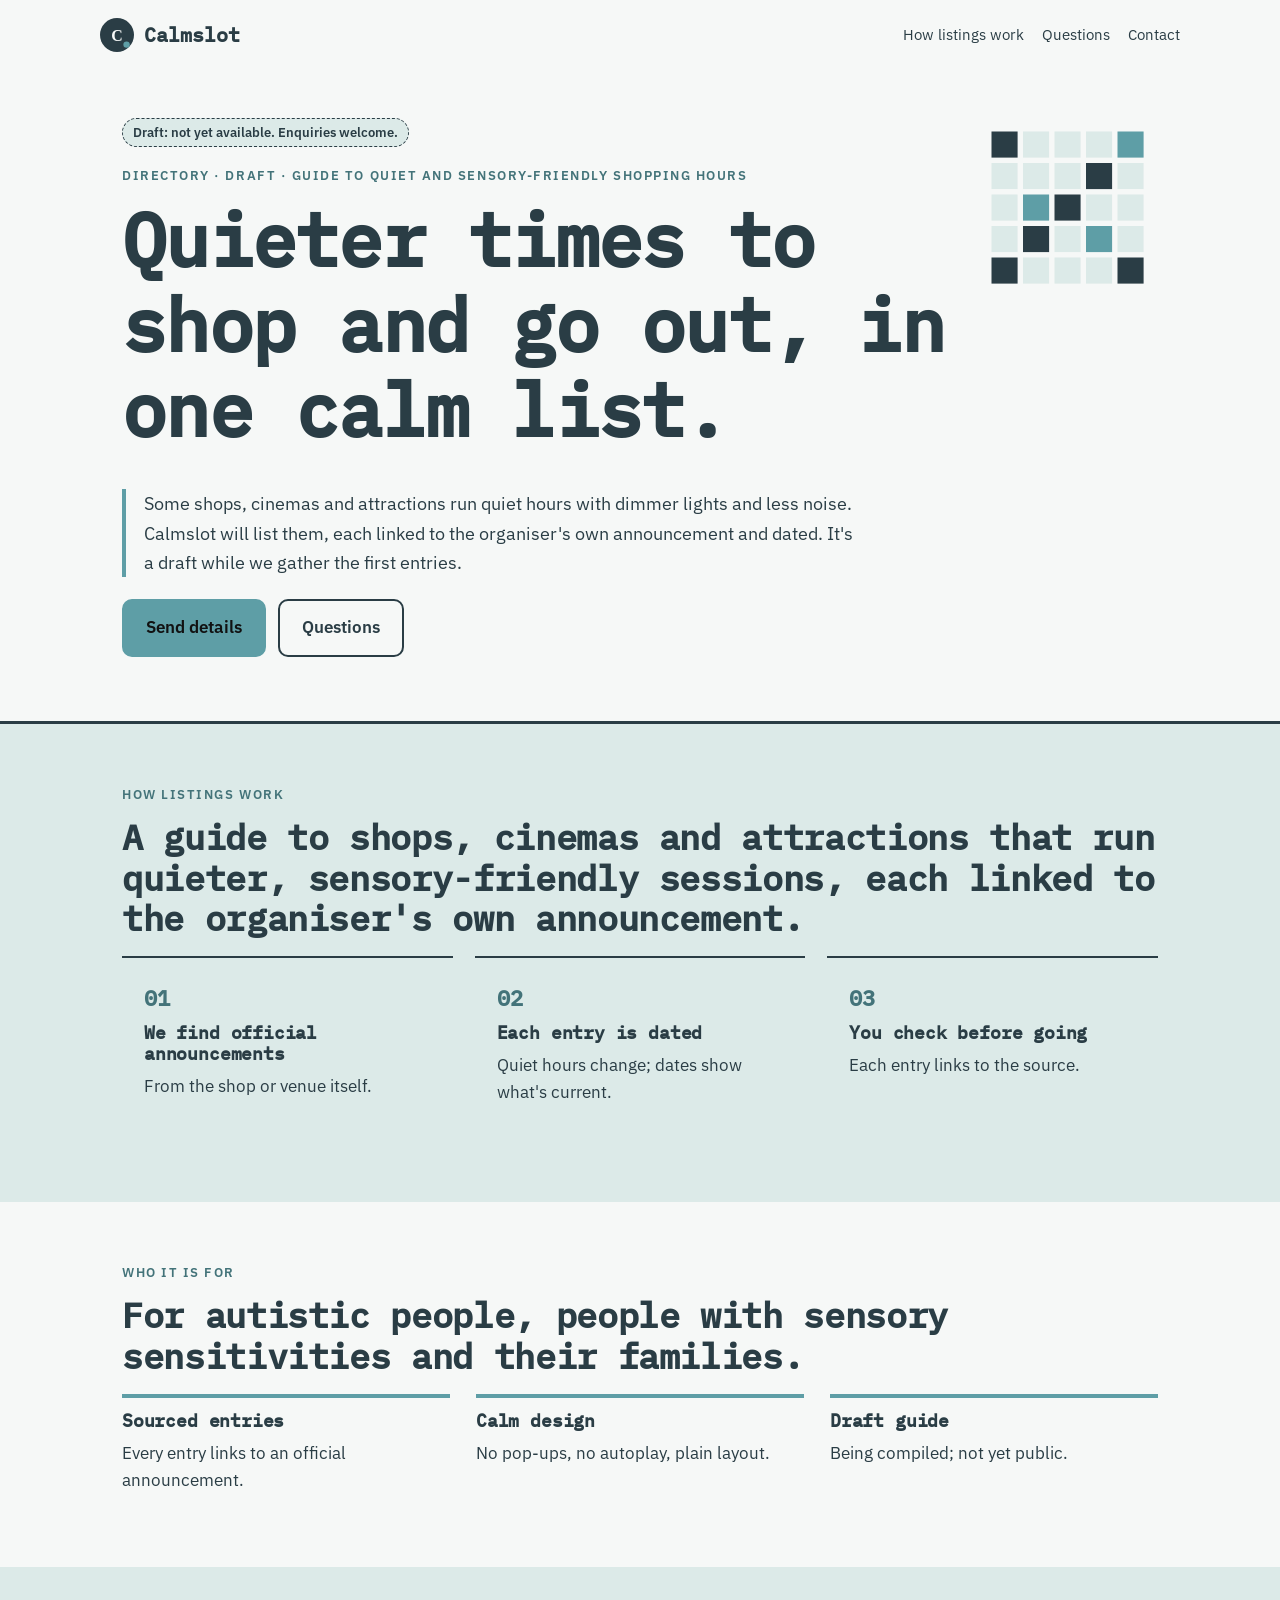
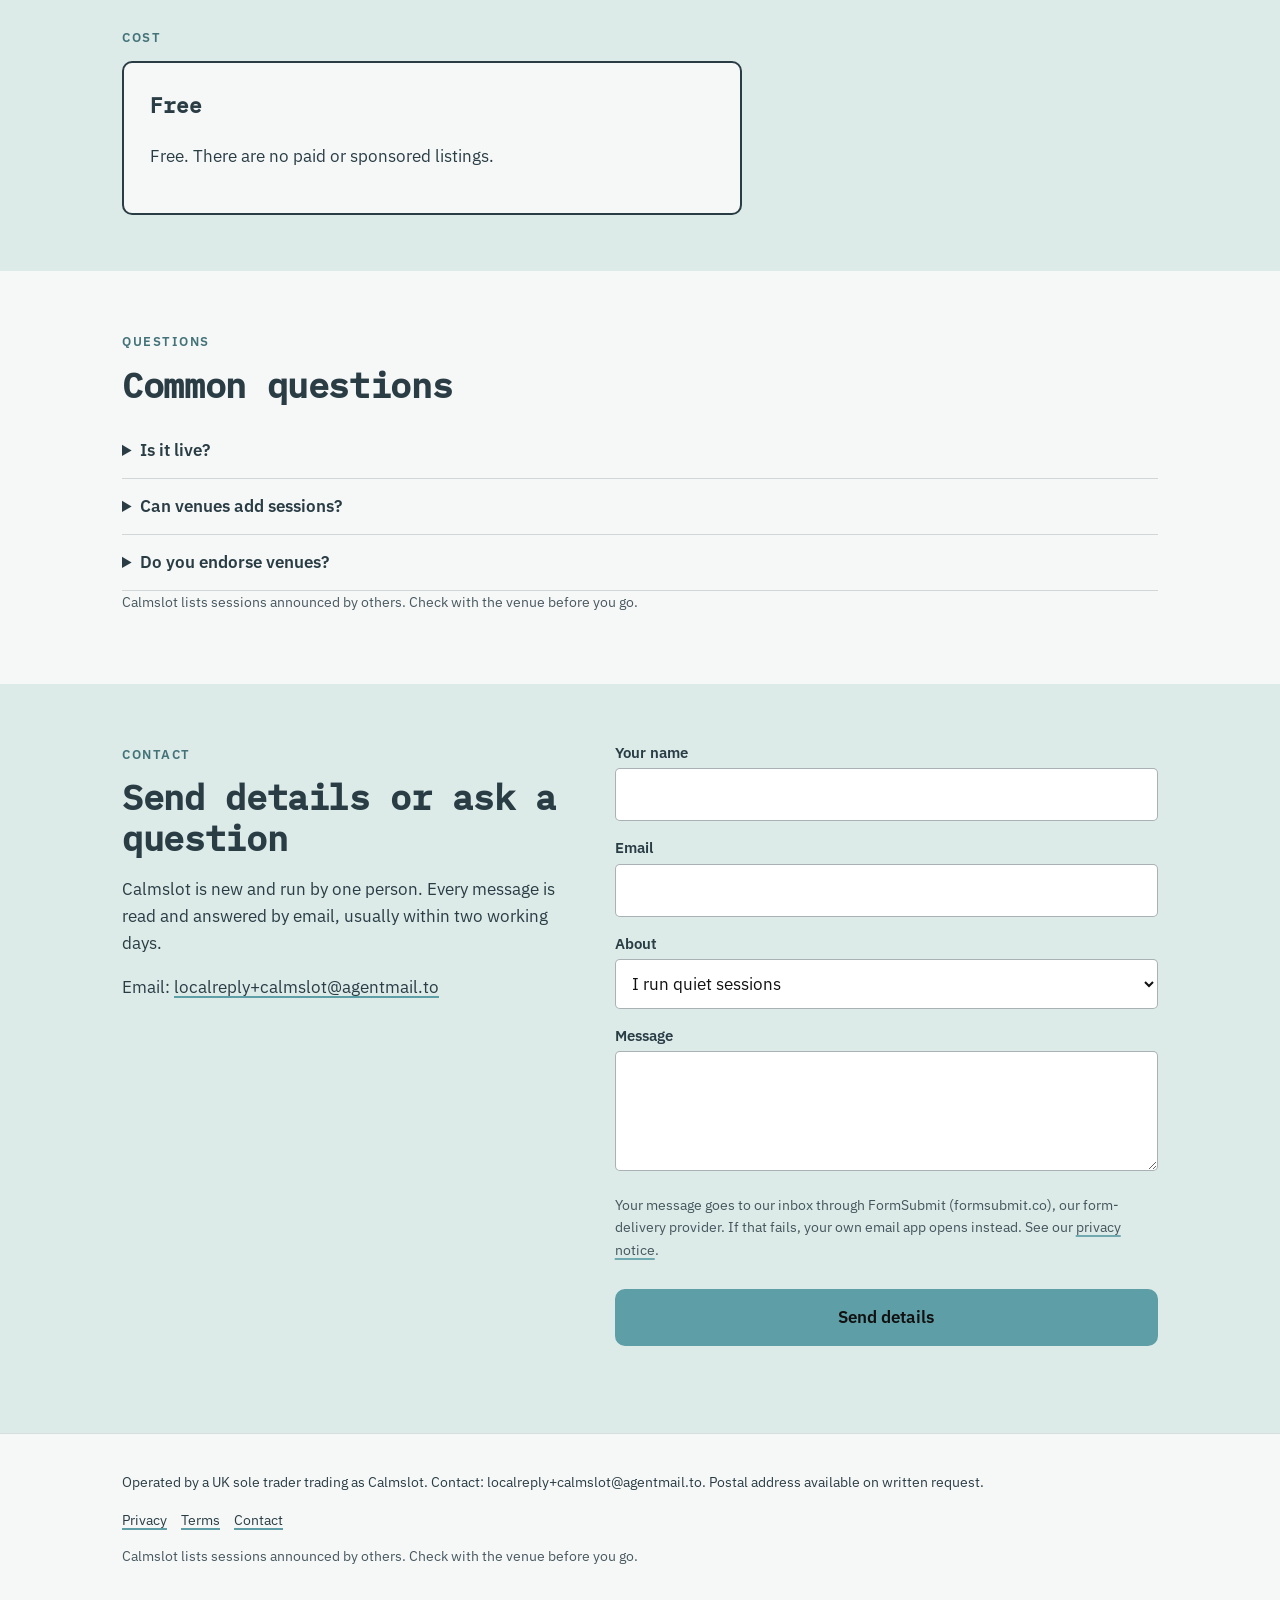
==== index.html @ 4ce6be92 "Publish site 2026-10-20 05:11 BST" ====
<!doctype html>
<html lang="en-GB">
<head>
<meta charset="utf-8">
<meta name="viewport" content="width=device-width, initial-scale=1">
<meta http-equiv="Content-Security-Policy" content="default-src 'self'; img-src 'self' data: https://localreplyloop.goatcounter.com; style-src 'self'; script-src 'self'; font-src 'self'; connect-src 'self' https://formsubmit.co; form-action 'self'; base-uri 'self'; object-src 'none'">
<meta name="referrer" content="strict-origin-when-cross-origin">
<title>Calmslot: Quieter times to shop and go out, in one calm list</title>
<meta name="description" content="A guide to shops, cinemas and attractions that run quieter, sensory-friendly sessions, each linked to the organiser&#x27;s own announcement.">
<meta name="theme-color" content="#2A3D45">
<meta property="og:type" content="website"><meta property="og:title" content="Calmslot: Quieter times to shop and go out, in one calm list"><meta property="og:description" content="A guide to shops, cinemas and attractions that run quieter, sensory-friendly sessions, each linked to the organiser&#x27;s own announcement.">
<meta property="og:image" content="https://evanturner557-del.github.io/calmslot/assets/og.png"><meta property="og:image:width" content="1200"><meta property="og:image:height" content="630">
<meta property="og:image:alt" content="Calmslot: Quieter times to shop and go out, in one calm list."><meta property="og:site_name" content="Calmslot"><meta property="og:locale" content="en_GB">
<meta property="og:url" content="https://evanturner557-del.github.io/calmslot/"><meta name="twitter:card" content="summary_large_image">
<link rel="canonical" href="https://evanturner557-del.github.io/calmslot/">
<link rel="icon" href="assets/favicon.svg" type="image/svg+xml">
<link rel="stylesheet" href="assets/site.css">
<script src="assets/config.js"></script>
<script src="assets/analytics.js" defer></script>
<script src="_shared/kit.js" defer></script>
</head>
<body>
<a class="skip" href="#main">Skip to content</a>
<header><div class="wrap top"><a class="brand" href="./"><svg viewBox="0 0 64 64" aria-hidden="true" width="34" height="34"><circle cx="32" cy="32" r="32" fill="#2A3D45"/><text x="32" y="43" text-anchor="middle" font-family="Georgia, serif" font-weight="700" font-size="30" fill="#F6F8F7">C</text><circle cx="50" cy="50" r="6" fill="#5E9EA6"/></svg>Calmslot</a><nav aria-label="Primary"><a href="#how">How listings work</a><a href="#faq">Questions</a><a href="#contact">Contact</a></nav></div></header><section class="hero"><div class="wrap"><div class="art"><svg viewBox="0 0 400 400" role="img" aria-label="Decorative pattern" class="motif" preserveAspectRatio="xMidYMid slice"><rect x="30" y="30" width="58" height="58" rx="0" fill="#2A3D45"/><rect x="30" y="100" width="58" height="58" rx="0" fill="#DCEAE8"/><rect x="30" y="170" width="58" height="58" rx="0" fill="#DCEAE8"/><rect x="30" y="240" width="58" height="58" rx="0" fill="#DCEAE8"/><rect x="30" y="310" width="58" height="58" rx="0" fill="#2A3D45"/><rect x="100" y="30" width="58" height="58" rx="0" fill="#DCEAE8"/><rect x="100" y="100" width="58" height="58" rx="0" fill="#DCEAE8"/><rect x="100" y="170" width="58" height="58" rx="0" fill="#5E9EA6"/><rect x="100" y="240" width="58" height="58" rx="0" fill="#2A3D45"/><rect x="100" y="310" width="58" height="58" rx="0" fill="#DCEAE8"/><rect x="170" y="30" width="58" height="58" rx="0" fill="#DCEAE8"/><rect x="170" y="100" width="58" height="58" rx="0" fill="#DCEAE8"/><rect x="170" y="170" width="58" height="58" rx="0" fill="#2A3D45"/><rect x="170" y="240" width="58" height="58" rx="0" fill="#DCEAE8"/><rect x="170" y="310" width="58" height="58" rx="0" fill="#DCEAE8"/><rect x="240" y="30" width="58" height="58" rx="0" fill="#DCEAE8"/><rect x="240" y="100" width="58" height="58" rx="0" fill="#2A3D45"/><rect x="240" y="170" width="58" height="58" rx="0" fill="#DCEAE8"/><rect x="240" y="240" width="58" height="58" rx="0" fill="#5E9EA6"/><rect x="240" y="310" width="58" height="58" rx="0" fill="#DCEAE8"/><rect x="310" y="30" width="58" height="58" rx="0" fill="#5E9EA6"/><rect x="310" y="100" width="58" height="58" rx="0" fill="#DCEAE8"/><rect x="310" y="170" width="58" height="58" rx="0" fill="#DCEAE8"/><rect x="310" y="240" width="58" height="58" rx="0" fill="#DCEAE8"/><rect x="310" y="310" width="58" height="58" rx="0" fill="#2A3D45"/></svg></div><span class="draft">Draft: not yet available. Enquiries welcome.</span><br><span class="eyebrow">Directory · draft · Guide to quiet and sensory-friendly shopping hours</span><h1>Quieter times to shop and go out, in one calm list.</h1><p class="lede">Some shops, cinemas and attractions run quiet hours with dimmer lights and less noise. Calmslot will list them, each linked to the organiser&#x27;s own announcement and dated. It&#x27;s a draft while we gather the first entries.</p><div class="ctas"><a class="btn" href="#contact" data-cta="hero">Send details</a><a class="btn ghost" href="#faq" data-cta="hero-secondary">Questions</a></div></div></section>
<main id="main">
<section class="tint" id="how"><div class="wrap"><span class="eyebrow">How listings work</span><h2>A guide to shops, cinemas and attractions that run quieter, sensory-friendly sessions, each linked to the organiser&#x27;s own announcement.</h2><div class="steps"><div class="step"><h3>We find official announcements</h3><p>From the shop or venue itself.</p></div><div class="step"><h3>Each entry is dated</h3><p>Quiet hours change; dates show what&#x27;s current.</p></div><div class="step"><h3>You check before going</h3><p>Each entry links to the source.</p></div></div></div></section>
<section><div class="wrap"><span class="eyebrow">Who it is for</span><h2>For autistic people, people with sensory sensitivities and their families.</h2><div class="points"><div class="point"><h3>Sourced entries</h3><p>Every entry links to an official announcement.</p></div><div class="point"><h3>Calm design</h3><p>No pop-ups, no autoplay, plain layout.</p></div><div class="point"><h3>Draft guide</h3><p>Being compiled; not yet public.</p></div></div></div></section>
<section class="tint" id="price"><div class="wrap"><span class="eyebrow">Cost</span><div class="pricebox"><p class="price">Free</p><p>Free. There are no paid or sponsored listings.</p></div></div></section>
<section id="faq"><div class="wrap"><span class="eyebrow">Questions</span><h2>Common questions</h2><details><summary>Is it live?</summary><p>Not yet. It&#x27;s a draft while we gather entries.</p></details><details><summary>Can venues add sessions?</summary><p>Yes, send details and a public link.</p></details><details><summary>Do you endorse venues?</summary><p>No. We list what venues announce.</p></details><p class="fine" style="margin-top:18px">Calmslot lists sessions announced by others. Check with the venue before you go.</p></div></section>
<section class="tint" id="contact"><div class="wrap contact-grid"><div><span class="eyebrow">Contact</span><h2>Send details or ask a question</h2><p>Calmslot is new and run by one person. Every message is read and answered by email, usually within two working days.</p><p>Email: <a href="mailto:localreply+calmslot@agentmail.to">localreply+calmslot@agentmail.to</a></p></div><form class="form" data-contact data-formsubmit="localreply+calmslot@agentmail.to" data-email="localreply+calmslot@agentmail.to" data-subject="Calmslot enquiry" novalidate>
<div><label for="f-name">Your name</label><input id="f-name" name="name" autocomplete="name" required></div>
<div><label for="f-email">Email</label><input id="f-email" name="email" type="email" autocomplete="email" required></div>
<div><label for="f-plan">About</label><select id="f-plan" name="plan"><option value="I run quiet sessions">I run quiet sessions</option><option value="I&#x27;d use this">I&#x27;d use this</option><option value="Something else">Something else</option></select></div>
<div><label for="f-message">Message</label><textarea id="f-message" name="message"></textarea></div>
<p class="hint">Your message goes to our inbox through FormSubmit (formsubmit.co), our form-delivery provider. If that fails, your own email app opens instead. See our <a href="privacy.html">privacy notice</a>.</p>
<button class="btn" type="submit">Send details</button>
<p class="form-status" role="status" aria-live="polite"></p>
</form></div></section>
</main><footer><div class="wrap"><p>Operated by a UK sole trader trading as Calmslot. Contact: localreply+calmslot@agentmail.to. Postal address available on written request.</p>
<p><a href="privacy.html">Privacy</a><a href="terms.html">Terms</a><a href="./#contact">Contact</a></p>
<p class="fine">Calmslot lists sessions announced by others. Check with the venue before you go.</p></div></footer>
</body></html>
---- assets/site.css ----
@font-face{font-family:'IBM Plex Mono';font-weight:500;font-style:normal;font-display:swap;src:url(fonts/ibm-plex-mono-latin-500-normal.woff2) format('woff2')}
@font-face{font-family:'IBM Plex Sans';font-weight:400;font-style:normal;font-display:swap;src:url(fonts/ibm-plex-sans-latin-400-normal.woff2) format('woff2')}
@font-face{font-family:'IBM Plex Sans';font-weight:600;font-style:normal;font-display:swap;src:url(fonts/ibm-plex-sans-latin-600-normal.woff2) format('woff2')}
:root{--ink:#2A3D45;--paper:#F6F8F7;--acc:#5E9EA6;--acc-text:#437379;--on-acc:#111111;--soft:#DCEAE8;--on-ink:#F6F8F7;--r:10px;--br:10px;--head:'IBM Plex Mono', ui-monospace, monospace;--body:'IBM Plex Sans', system-ui, sans-serif}
*,*::before,*::after{box-sizing:border-box}html{scroll-behavior:smooth}@media (prefers-reduced-motion:reduce){html{scroll-behavior:auto}*{transition:none!important}}
body{margin:0;font-family:var(--body);color:var(--ink);background:var(--paper);line-height:1.6;font-size:17px;-webkit-font-smoothing:antialiased}
h1,h2,h3{font-family:var(--head);line-height:1.15;margin:0 0 .5em;letter-spacing:-.01em}h1{font-size:clamp(2.1rem,5vw,3.6rem)}h2{font-size:clamp(1.5rem,3vw,2.2rem)}h3{font-size:1.15rem}
p{margin:0 0 1em}a{color:var(--ink);text-decoration-color:var(--acc);text-underline-offset:3px;text-decoration-thickness:2px}
.wrap{max-width:1080px;margin:0 auto;padding:0 22px}.skip{position:absolute;left:-999px}.skip:focus{left:12px;top:12px;background:var(--ink);color:var(--on-ink);padding:8px 12px;z-index:9}
:focus-visible{outline:3px solid var(--acc);outline-offset:2px}
.top{display:flex;align-items:center;justify-content:space-between;padding:18px 0;gap:16px}.brand{display:flex;align-items:center;gap:10px;font-family:var(--head);font-weight:700;font-size:1.25rem;text-decoration:none}
.top nav a{margin-left:18px;font-size:.95rem;text-decoration:none}.top nav a:hover{text-decoration:underline}
.btn{display:inline-block;background:var(--acc);color:var(--on-acc);padding:13px 22px;border-radius:var(--br);font-weight:600;text-decoration:none;border:2px solid var(--acc);cursor:pointer;font:inherit;font-weight:600}
.btn:hover{filter:brightness(.94)}.btn.ghost{background:transparent;color:var(--ink);border-color:var(--ink)}
.eyebrow{display:inline-block;font-size:.8rem;letter-spacing:.12em;text-transform:uppercase;font-weight:600;color:var(--acc-text);margin-bottom:12px}
.hero{padding:48px 0 64px}.hero .lede{font-size:1.15rem;max-width:40em}.ctas{display:flex;gap:12px;flex-wrap:wrap;margin-top:22px}
.motif{width:100%;height:auto;max-width:420px;display:block}
.draft{display:inline-block;background:var(--soft);border:1px dashed var(--ink);padding:3px 10px;border-radius:999px;font-size:.82rem;font-weight:600;margin-bottom:14px}
section{padding:56px 0}.tint{background:var(--soft)}
.steps{display:grid;grid-template-columns:repeat(auto-fit,minmax(220px,1fr));gap:22px;counter-reset:s}
.step{padding:22px;border-radius:var(--r);background:var(--paper);border:1px solid color-mix(in srgb,var(--ink) 14%,transparent)}
.step::before{counter-increment:s;content:"0" counter(s);font-family:var(--head);font-weight:700;color:var(--acc-text);display:block;font-size:1.4rem;margin-bottom:6px}
.points{display:grid;grid-template-columns:repeat(auto-fit,minmax(240px,1fr));gap:26px}.point h3{border-top:4px solid var(--acc);padding-top:12px}
.price{font-family:var(--head);font-size:1.3rem;font-weight:700}.pricebox{border:2px solid var(--ink);border-radius:var(--r);padding:26px;max-width:620px;background:var(--paper)}
details{border-bottom:1px solid color-mix(in srgb,var(--ink) 18%,transparent);padding:14px 0}summary{cursor:pointer;font-weight:600}details p{margin-top:10px}
.form{display:grid;gap:14px;max-width:620px}.form label{font-weight:600;font-size:.95rem;display:block;margin-bottom:4px}
.form input,.form textarea,.form select{width:100%;padding:12px;border:1.5px solid color-mix(in srgb,var(--ink) 40%,transparent);border-radius:calc(var(--r)/2);font:inherit;background:#fff;color:#111}
.form textarea{min-height:120px}.hint,.fine{font-size:.88rem;opacity:.85}.form-status{font-weight:600}
.contact-grid{display:grid;grid-template-columns:1fr 1.2fr;gap:40px}@media(max-width:800px){.contact-grid{grid-template-columns:1fr}.top nav{display:none}}
footer{padding:36px 0 48px;font-size:.9rem;border-top:1px solid color-mix(in srgb,var(--ink) 15%,transparent)}footer a{margin-right:14px}
.tool{background:var(--paper);border:2px solid var(--ink);border-radius:var(--r);padding:26px;max-width:640px}.tool .row{display:grid;grid-template-columns:1fr 140px;gap:12px;align-items:center;margin-bottom:10px}
.tool input[type=number]{padding:10px;border:1.5px solid var(--ink);border-radius:8px;font:inherit;width:100%}.result{margin-top:16px;padding:16px;background:var(--soft);border-radius:calc(var(--r)/2);min-height:3em}
.check h3{margin-top:18px}.check label{display:flex;gap:10px;align-items:flex-start;padding:6px 0}.check input{width:20px;height:20px;accent-color:var(--acc)}
.legal{max-width:760px}.legal h2{font-size:1.3rem;margin-top:1.6em}
.hero h1{font-size:clamp(2.4rem,6.5vw,4.6rem);max-width:13em}.hero{border-bottom:3px solid var(--ink)}.hero .art{float:right;width:180px;margin:0 0 20px 30px}.hero .lede{border-left:4px solid var(--acc);padding-left:18px}.step{border:none;border-top:2px solid var(--ink);border-radius:0;background:none}
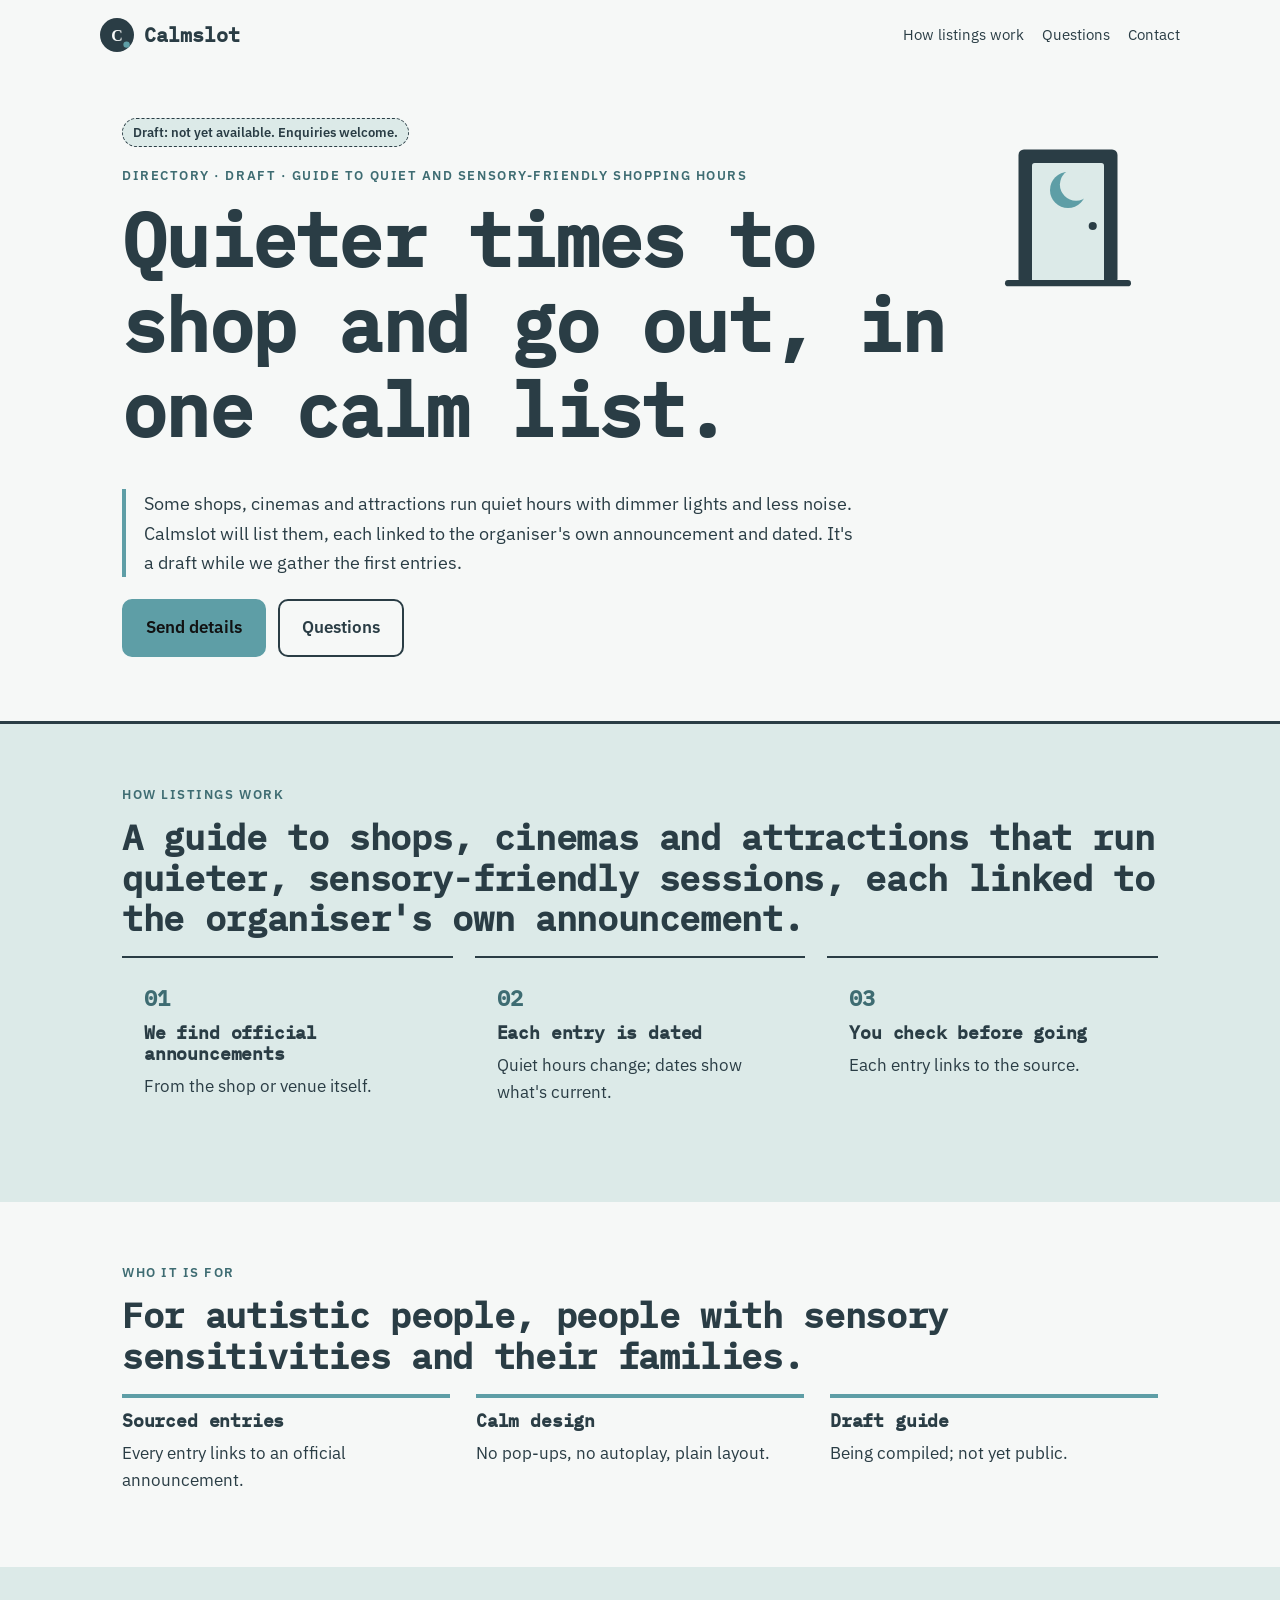
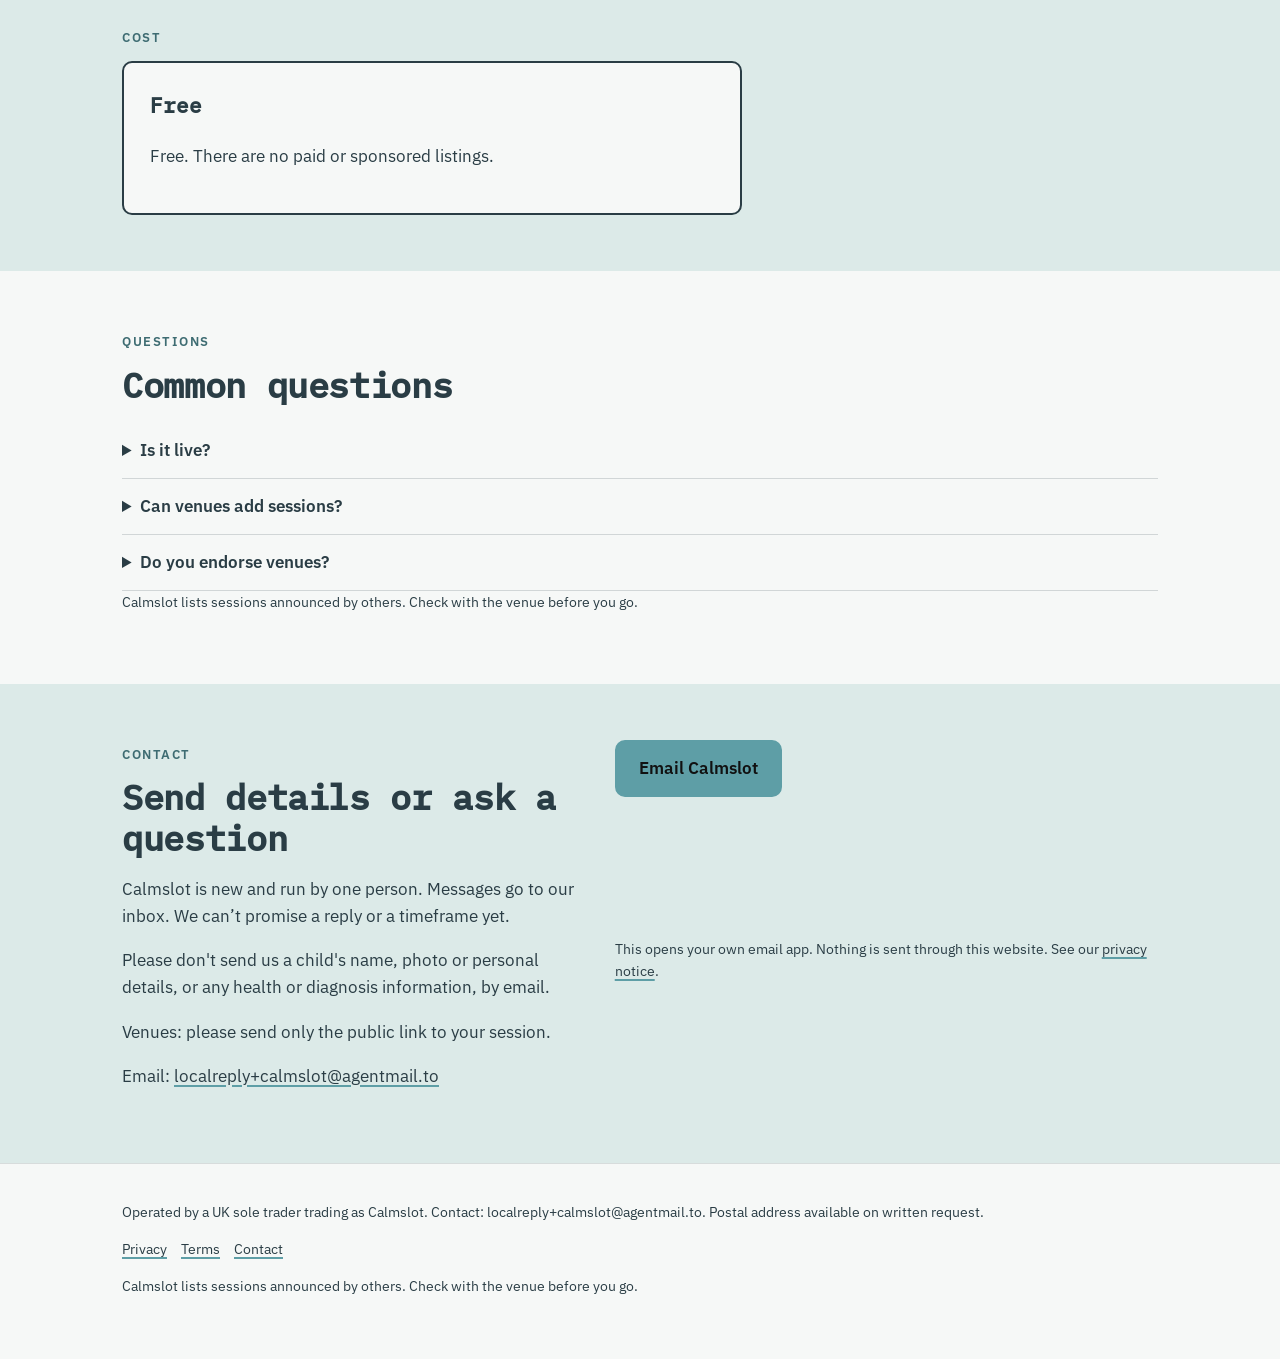
==== commit 35b23b20: "Publish site 2026-10-21 08:26 BST" ====
--- a/index.html
+++ b/index.html
@@ -3,7 +3,7 @@
 <head>
 <meta charset="utf-8">
 <meta name="viewport" content="width=device-width, initial-scale=1">
-<meta http-equiv="Content-Security-Policy" content="default-src 'self'; img-src 'self' data: https://localreplyloop.goatcounter.com; style-src 'self'; script-src 'self'; font-src 'self'; connect-src 'self' https://formsubmit.co; form-action 'self'; base-uri 'self'; object-src 'none'">
+<meta http-equiv="Content-Security-Policy" content="default-src 'self'; img-src 'self' data: https://localreplyloop.goatcounter.com; style-src 'self'; script-src 'self'; font-src 'self'; connect-src 'self'; form-action 'self'; base-uri 'self'; object-src 'none'">
 <meta name="referrer" content="strict-origin-when-cross-origin">
 <title>Calmslot: Quieter times to shop and go out, in one calm list</title>
 <meta name="description" content="A guide to shops, cinemas and attractions that run quieter, sensory-friendly sessions, each linked to the organiser&#x27;s own announcement.">
@@ -21,21 +21,14 @@
 </head>
 <body>
 <a class="skip" href="#main">Skip to content</a>
-<header><div class="wrap top"><a class="brand" href="./"><svg viewBox="0 0 64 64" aria-hidden="true" width="34" height="34"><circle cx="32" cy="32" r="32" fill="#2A3D45"/><text x="32" y="43" text-anchor="middle" font-family="Georgia, serif" font-weight="700" font-size="30" fill="#F6F8F7">C</text><circle cx="50" cy="50" r="6" fill="#5E9EA6"/></svg>Calmslot</a><nav aria-label="Primary"><a href="#how">How listings work</a><a href="#faq">Questions</a><a href="#contact">Contact</a></nav></div></header><section class="hero"><div class="wrap"><div class="art"><svg viewBox="0 0 400 400" role="img" aria-label="Decorative pattern" class="motif" preserveAspectRatio="xMidYMid slice"><rect x="30" y="30" width="58" height="58" rx="0" fill="#2A3D45"/><rect x="30" y="100" width="58" height="58" rx="0" fill="#DCEAE8"/><rect x="30" y="170" width="58" height="58" rx="0" fill="#DCEAE8"/><rect x="30" y="240" width="58" height="58" rx="0" fill="#DCEAE8"/><rect x="30" y="310" width="58" height="58" rx="0" fill="#2A3D45"/><rect x="100" y="30" width="58" height="58" rx="0" fill="#DCEAE8"/><rect x="100" y="100" width="58" height="58" rx="0" fill="#DCEAE8"/><rect x="100" y="170" width="58" height="58" rx="0" fill="#5E9EA6"/><rect x="100" y="240" width="58" height="58" rx="0" fill="#2A3D45"/><rect x="100" y="310" width="58" height="58" rx="0" fill="#DCEAE8"/><rect x="170" y="30" width="58" height="58" rx="0" fill="#DCEAE8"/><rect x="170" y="100" width="58" height="58" rx="0" fill="#DCEAE8"/><rect x="170" y="170" width="58" height="58" rx="0" fill="#2A3D45"/><rect x="170" y="240" width="58" height="58" rx="0" fill="#DCEAE8"/><rect x="170" y="310" width="58" height="58" rx="0" fill="#DCEAE8"/><rect x="240" y="30" width="58" height="58" rx="0" fill="#DCEAE8"/><rect x="240" y="100" width="58" height="58" rx="0" fill="#2A3D45"/><rect x="240" y="170" width="58" height="58" rx="0" fill="#DCEAE8"/><rect x="240" y="240" width="58" height="58" rx="0" fill="#5E9EA6"/><rect x="240" y="310" width="58" height="58" rx="0" fill="#DCEAE8"/><rect x="310" y="30" width="58" height="58" rx="0" fill="#5E9EA6"/><rect x="310" y="100" width="58" height="58" rx="0" fill="#DCEAE8"/><rect x="310" y="170" width="58" height="58" rx="0" fill="#DCEAE8"/><rect x="310" y="240" width="58" height="58" rx="0" fill="#DCEAE8"/><rect x="310" y="310" width="58" height="58" rx="0" fill="#2A3D45"/></svg></div><span class="draft">Draft: not yet available. Enquiries welcome.</span><br><span class="eyebrow">Directory · draft · Guide to quiet and sensory-friendly shopping hours</span><h1>Quieter times to shop and go out, in one calm list.</h1><p class="lede">Some shops, cinemas and attractions run quiet hours with dimmer lights and less noise. Calmslot will list them, each linked to the organiser&#x27;s own announcement and dated. It&#x27;s a draft while we gather the first entries.</p><div class="ctas"><a class="btn" href="#contact" data-cta="hero">Send details</a><a class="btn ghost" href="#faq" data-cta="hero-secondary">Questions</a></div></div></section>
+<header><div class="wrap top"><a class="brand" href="./"><svg viewBox="0 0 64 64" aria-hidden="true" width="34" height="34"><circle cx="32" cy="32" r="32" fill="#2A3D45"/><text x="32" y="43" text-anchor="middle" font-family="Georgia, serif" font-weight="700" font-size="30" fill="#F6F8F7">C</text><circle cx="50" cy="50" r="6" fill="#5E9EA6"/></svg>Calmslot</a><nav aria-label="Primary"><a href="#how">How listings work</a><a href="#faq">Questions</a><a href="#contact">Contact</a></nav></div></header>
 <main id="main">
+<section class="hero"><div class="wrap"><div class="art"><svg viewBox="0 0 400 400" aria-hidden="true" focusable="false" class="motif"><rect x="90" y="70" width="220" height="300" rx="12" fill="#2A3D45"/><rect x="120" y="100" width="160" height="270" rx="6" fill="#DCEAE8"/><circle cx="255" cy="240" r="9" fill="#2A3D45"/><circle cx="200" cy="160" r="40" fill="#5E9EA6"/><circle cx="218" cy="148" r="36" fill="#DCEAE8"/><rect x="60" y="360" width="280" height="14" rx="7" fill="#2A3D45"/></svg></div><span class="draft">Draft: not yet available. Enquiries welcome.</span><br><span class="eyebrow">Directory · draft · Guide to quiet and sensory-friendly shopping hours</span><h1>Quieter times to shop and go out, in one calm list.</h1><p class="lede">Some shops, cinemas and attractions run quiet hours with dimmer lights and less noise. Calmslot will list them, each linked to the organiser&#x27;s own announcement and dated. It&#x27;s a draft while we gather the first entries.</p><div class="ctas"><a class="btn" href="#contact" data-cta="hero">Send details</a><a class="btn ghost" href="#faq" data-cta="hero-secondary">Questions</a></div></div></section>
 <section class="tint" id="how"><div class="wrap"><span class="eyebrow">How listings work</span><h2>A guide to shops, cinemas and attractions that run quieter, sensory-friendly sessions, each linked to the organiser&#x27;s own announcement.</h2><div class="steps"><div class="step"><h3>We find official announcements</h3><p>From the shop or venue itself.</p></div><div class="step"><h3>Each entry is dated</h3><p>Quiet hours change; dates show what&#x27;s current.</p></div><div class="step"><h3>You check before going</h3><p>Each entry links to the source.</p></div></div></div></section>
 <section><div class="wrap"><span class="eyebrow">Who it is for</span><h2>For autistic people, people with sensory sensitivities and their families.</h2><div class="points"><div class="point"><h3>Sourced entries</h3><p>Every entry links to an official announcement.</p></div><div class="point"><h3>Calm design</h3><p>No pop-ups, no autoplay, plain layout.</p></div><div class="point"><h3>Draft guide</h3><p>Being compiled; not yet public.</p></div></div></div></section>
 <section class="tint" id="price"><div class="wrap"><span class="eyebrow">Cost</span><div class="pricebox"><p class="price">Free</p><p>Free. There are no paid or sponsored listings.</p></div></div></section>
 <section id="faq"><div class="wrap"><span class="eyebrow">Questions</span><h2>Common questions</h2><details><summary>Is it live?</summary><p>Not yet. It&#x27;s a draft while we gather entries.</p></details><details><summary>Can venues add sessions?</summary><p>Yes, send details and a public link.</p></details><details><summary>Do you endorse venues?</summary><p>No. We list what venues announce.</p></details><p class="fine" style="margin-top:18px">Calmslot lists sessions announced by others. Check with the venue before you go.</p></div></section>
-<section class="tint" id="contact"><div class="wrap contact-grid"><div><span class="eyebrow">Contact</span><h2>Send details or ask a question</h2><p>Calmslot is new and run by one person. Every message is read and answered by email, usually within two working days.</p><p>Email: <a href="mailto:localreply+calmslot@agentmail.to">localreply+calmslot@agentmail.to</a></p></div><form class="form" data-contact data-formsubmit="localreply+calmslot@agentmail.to" data-email="localreply+calmslot@agentmail.to" data-subject="Calmslot enquiry" novalidate>
-<div><label for="f-name">Your name</label><input id="f-name" name="name" autocomplete="name" required></div>
-<div><label for="f-email">Email</label><input id="f-email" name="email" type="email" autocomplete="email" required></div>
-<div><label for="f-plan">About</label><select id="f-plan" name="plan"><option value="I run quiet sessions">I run quiet sessions</option><option value="I&#x27;d use this">I&#x27;d use this</option><option value="Something else">Something else</option></select></div>
-<div><label for="f-message">Message</label><textarea id="f-message" name="message"></textarea></div>
-<p class="hint">Your message goes to our inbox through FormSubmit (formsubmit.co), our form-delivery provider. If that fails, your own email app opens instead. See our <a href="privacy.html">privacy notice</a>.</p>
-<button class="btn" type="submit">Send details</button>
-<p class="form-status" role="status" aria-live="polite"></p>
-</form></div></section>
+<section class="tint" id="contact"><div class="wrap contact-grid"><div><span class="eyebrow">Contact</span><h2>Send details or ask a question</h2><p>Calmslot is new and run by one person. Messages go to our inbox. We can’t promise a reply or a timeframe yet.</p><p>Please don&#x27;t send us a child&#x27;s name, photo or personal details, or any health or diagnosis information, by email.</p><p>Venues: please send only the public link to your session.</p><p>Email: <a href="mailto:localreply+calmslot@agentmail.to">localreply+calmslot@agentmail.to</a></p></div><div class="form contact-mail"><p><a class="btn" href="mailto:localreply+calmslot@agentmail.to?subject=%5BCalmslot%5D%20Enquiry" data-cta="enquire">Email Calmslot</a></p><p class="hint">This opens your own email app. Nothing is sent through this website. See our <a href="privacy.html">privacy notice</a>.</p></div></div></section>
 </main><footer><div class="wrap"><p>Operated by a UK sole trader trading as Calmslot. Contact: localreply+calmslot@agentmail.to. Postal address available on written request.</p>
 <p><a href="privacy.html">Privacy</a><a href="terms.html">Terms</a><a href="./#contact">Contact</a></p>
 <p class="fine">Calmslot lists sessions announced by others. Check with the venue before you go.</p></div></footer>
--- a/assets/site.css
+++ b/assets/site.css
@@ -1,7 +1,7 @@
 @font-face{font-family:'IBM Plex Mono';font-weight:500;font-style:normal;font-display:swap;src:url(fonts/ibm-plex-mono-latin-500-normal.woff2) format('woff2')}
 @font-face{font-family:'IBM Plex Sans';font-weight:400;font-style:normal;font-display:swap;src:url(fonts/ibm-plex-sans-latin-400-normal.woff2) format('woff2')}
 @font-face{font-family:'IBM Plex Sans';font-weight:600;font-style:normal;font-display:swap;src:url(fonts/ibm-plex-sans-latin-600-normal.woff2) format('woff2')}
-:root{--ink:#2A3D45;--paper:#F6F8F7;--acc:#5E9EA6;--acc-text:#437379;--on-acc:#111111;--soft:#DCEAE8;--on-ink:#F6F8F7;--r:10px;--br:10px;--head:'IBM Plex Mono', ui-monospace, monospace;--body:'IBM Plex Sans', system-ui, sans-serif}
+:root{--ink:#2A3D45;--paper:#F6F8F7;--acc:#5E9EA6;--acc-text:#3E6C72;--on-acc:#111111;--acc-btn:#5E9EA6;--soft:#DCEAE8;--on-ink:#F6F8F7;--r:10px;--br:10px;--head:'IBM Plex Mono', ui-monospace, monospace;--body:'IBM Plex Sans', system-ui, sans-serif}
 *,*::before,*::after{box-sizing:border-box}html{scroll-behavior:smooth}@media (prefers-reduced-motion:reduce){html{scroll-behavior:auto}*{transition:none!important}}
 body{margin:0;font-family:var(--body);color:var(--ink);background:var(--paper);line-height:1.6;font-size:17px;-webkit-font-smoothing:antialiased}
 h1,h2,h3{font-family:var(--head);line-height:1.15;margin:0 0 .5em;letter-spacing:-.01em}h1{font-size:clamp(2.1rem,5vw,3.6rem)}h2{font-size:clamp(1.5rem,3vw,2.2rem)}h3{font-size:1.15rem}
@@ -10,11 +10,11 @@
 :focus-visible{outline:3px solid var(--acc);outline-offset:2px}
 .top{display:flex;align-items:center;justify-content:space-between;padding:18px 0;gap:16px}.brand{display:flex;align-items:center;gap:10px;font-family:var(--head);font-weight:700;font-size:1.25rem;text-decoration:none}
 .top nav a{margin-left:18px;font-size:.95rem;text-decoration:none}.top nav a:hover{text-decoration:underline}
-.btn{display:inline-block;background:var(--acc);color:var(--on-acc);padding:13px 22px;border-radius:var(--br);font-weight:600;text-decoration:none;border:2px solid var(--acc);cursor:pointer;font:inherit;font-weight:600}
-.btn:hover{filter:brightness(.94)}.btn.ghost{background:transparent;color:var(--ink);border-color:var(--ink)}
+.btn{display:inline-block;background:var(--acc-btn);color:var(--on-acc);padding:13px 22px;border-radius:var(--br);font-weight:600;text-decoration:none;border:2px solid var(--acc-btn);cursor:pointer;font:inherit;font-weight:600}
+.btn:hover{filter:none;box-shadow:inset 0 0 0 2px currentColor}.btn.ghost{background:transparent;color:var(--ink);border-color:var(--ink)}
 .eyebrow{display:inline-block;font-size:.8rem;letter-spacing:.12em;text-transform:uppercase;font-weight:600;color:var(--acc-text);margin-bottom:12px}
 .hero{padding:48px 0 64px}.hero .lede{font-size:1.15rem;max-width:40em}.ctas{display:flex;gap:12px;flex-wrap:wrap;margin-top:22px}
-.motif{width:100%;height:auto;max-width:420px;display:block}
+.motif{width:100%;height:auto;max-width:420px;display:block}.art{margin:0}
 .draft{display:inline-block;background:var(--soft);border:1px dashed var(--ink);padding:3px 10px;border-radius:999px;font-size:.82rem;font-weight:600;margin-bottom:14px}
 section{padding:56px 0}.tint{background:var(--soft)}
 .steps{display:grid;grid-template-columns:repeat(auto-fit,minmax(220px,1fr));gap:22px;counter-reset:s}
@@ -25,8 +25,8 @@
 details{border-bottom:1px solid color-mix(in srgb,var(--ink) 18%,transparent);padding:14px 0}summary{cursor:pointer;font-weight:600}details p{margin-top:10px}
 .form{display:grid;gap:14px;max-width:620px}.form label{font-weight:600;font-size:.95rem;display:block;margin-bottom:4px}
 .form input,.form textarea,.form select{width:100%;padding:12px;border:1.5px solid color-mix(in srgb,var(--ink) 40%,transparent);border-radius:calc(var(--r)/2);font:inherit;background:#fff;color:#111}
-.form textarea{min-height:120px}.hint,.fine{font-size:.88rem;opacity:.85}.form-status{font-weight:600}
-.contact-grid{display:grid;grid-template-columns:1fr 1.2fr;gap:40px}@media(max-width:800px){.contact-grid{grid-template-columns:1fr}.top nav{display:none}}
+.form textarea{min-height:120px}.hint,.fine{font-size:.88rem}.form-status{font-weight:600}
+.contact-grid{display:grid;grid-template-columns:1fr 1.2fr;gap:40px}@media(max-width:800px){.contact-grid{grid-template-columns:1fr}.top nav a:not([href="#contact"]){display:none}.top nav a{margin-left:0;padding:10px 0;font-weight:600}}
 footer{padding:36px 0 48px;font-size:.9rem;border-top:1px solid color-mix(in srgb,var(--ink) 15%,transparent)}footer a{margin-right:14px}
 .tool{background:var(--paper);border:2px solid var(--ink);border-radius:var(--r);padding:26px;max-width:640px}.tool .row{display:grid;grid-template-columns:1fr 140px;gap:12px;align-items:center;margin-bottom:10px}
 .tool input[type=number]{padding:10px;border:1.5px solid var(--ink);border-radius:8px;font:inherit;width:100%}.result{margin-top:16px;padding:16px;background:var(--soft);border-radius:calc(var(--r)/2);min-height:3em}
